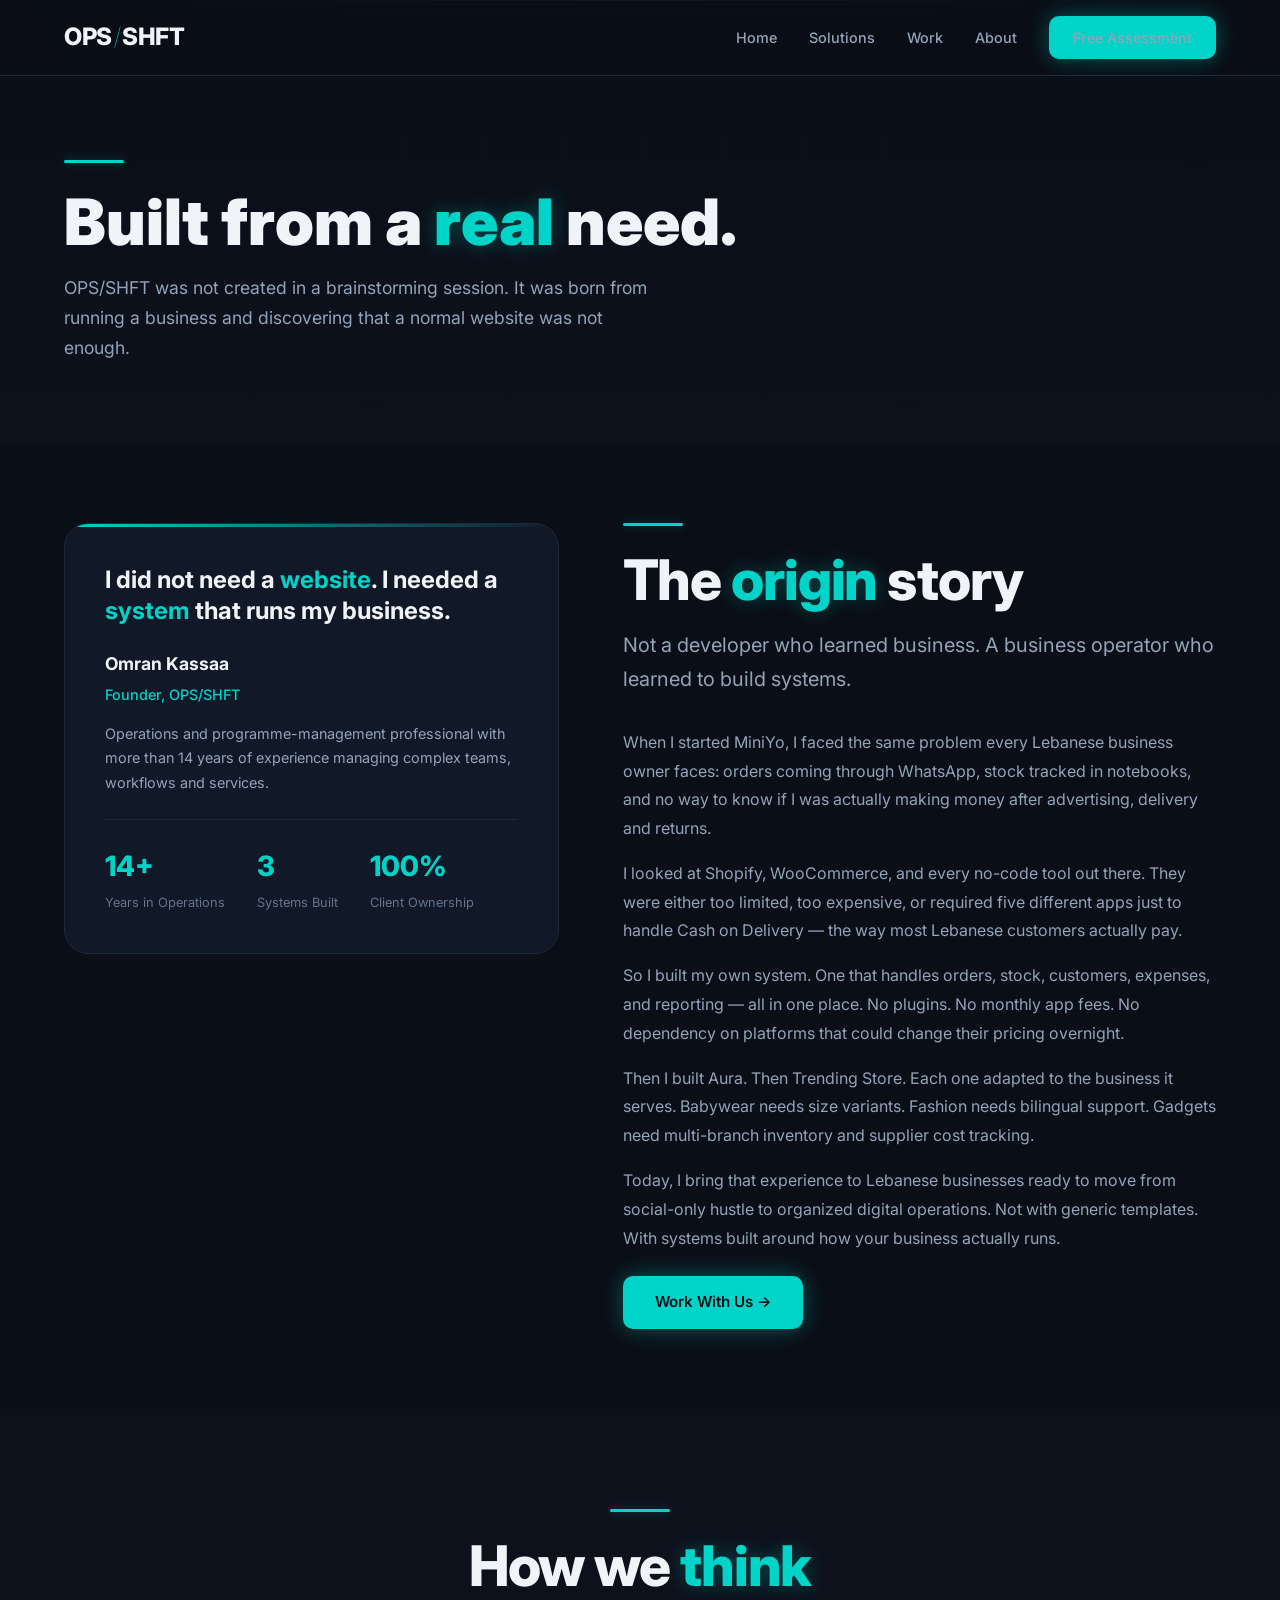
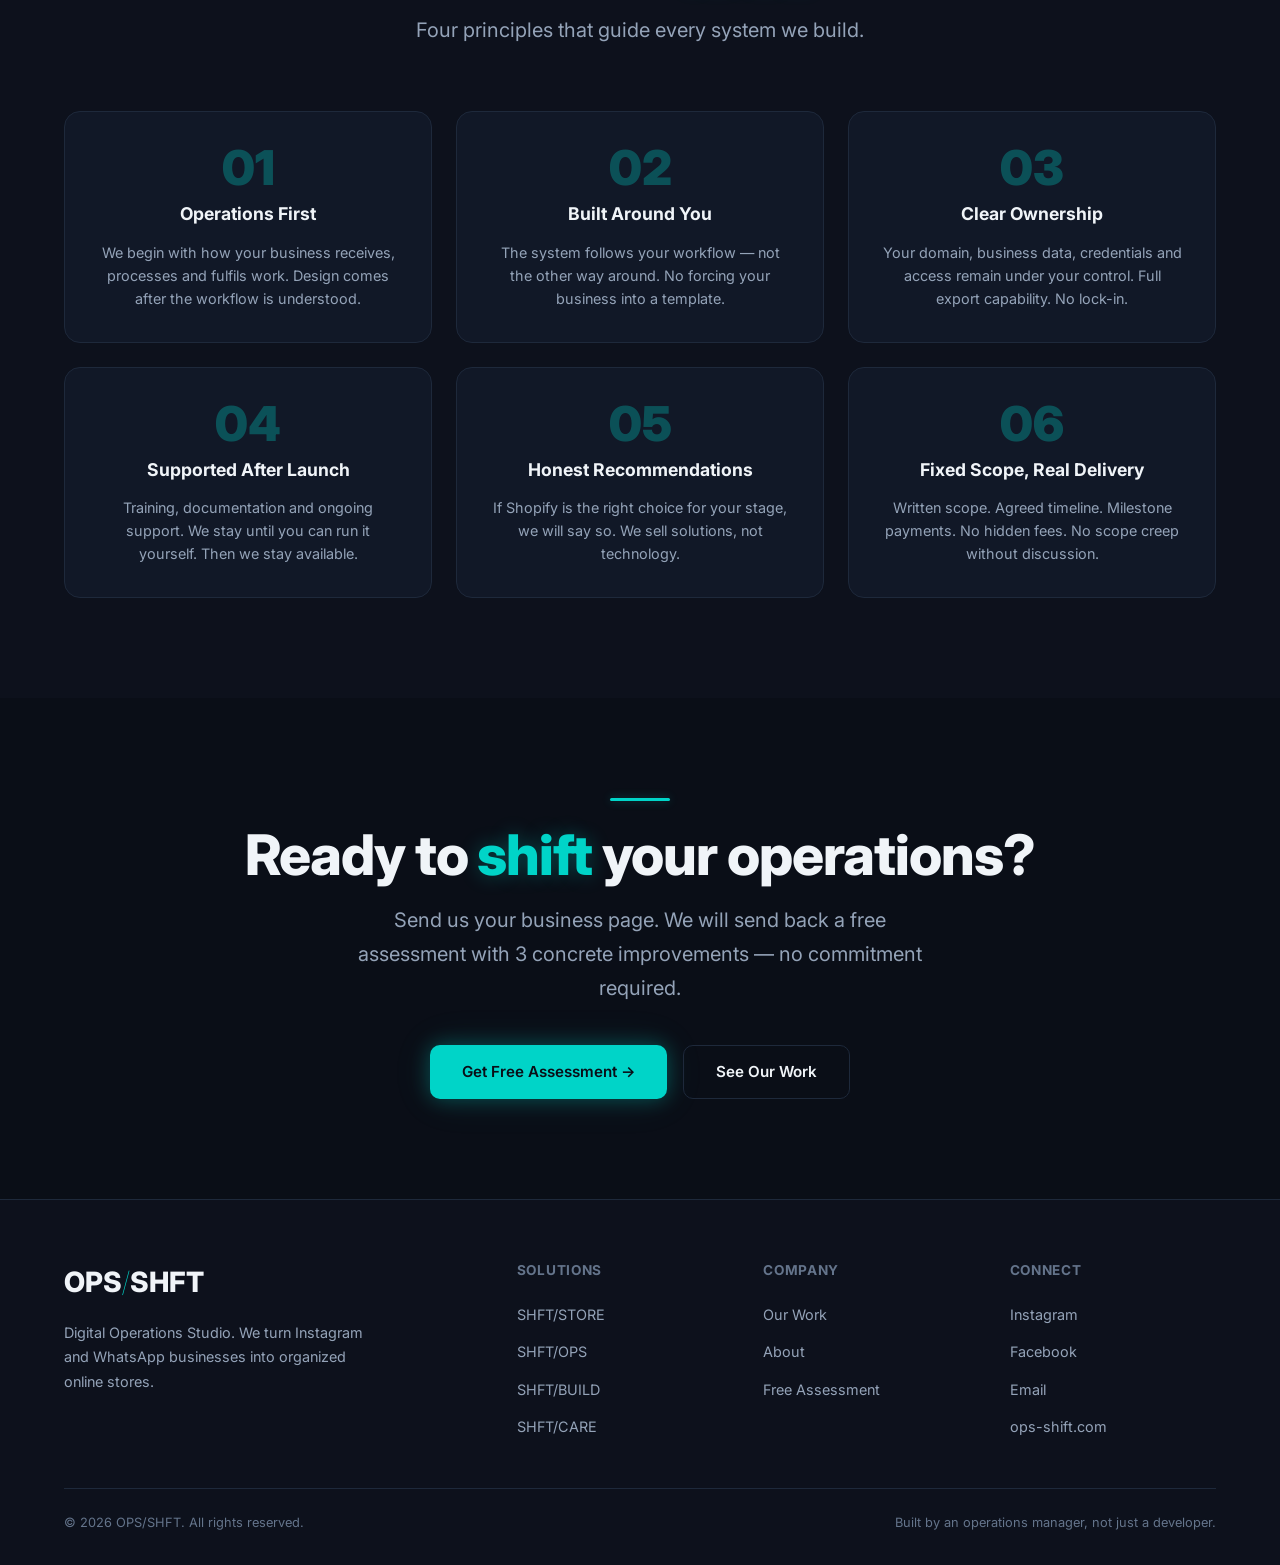
==== about.html @ cea74148 "Add files via upload" ====
<!DOCTYPE html><html lang='en'><head><meta charset='UTF-8'><meta name='viewport' content='width=device-width, initial-scale=1.0'><title>About | OPS/SHFT</title><link rel='preconnect' href='https://fonts.googleapis.com'><link rel='preconnect' href='https://fonts.gstatic.com' crossorigin><link href='https://fonts.googleapis.com/css2?family=Inter:wght@300;400;500;600;700;800;900&display=swap' rel='stylesheet'><link rel='stylesheet' href='styles.css'><style>nav{position:fixed;top:0;left:0;right:0;z-index:1000;padding:16px 0;background:rgba(10,14,23,0.8);backdrop-filter:blur(20px);border-bottom:1px solid var(--border);transition:var(--transition-base)}nav.scrolled{padding:12px 0;background:rgba(10,14,23,0.95)}.nav-inner{display:flex;align-items:center;justify-content:space-between}.logo{font-family:var(--font-display);font-size:1.5rem;font-weight:800;color:var(--text-primary);letter-spacing:-0.02em;display:flex;align-items:center;gap:2px;text-decoration:none}.logo .slash{color:var(--accent);font-weight:100;text-shadow:0 0 15px var(--accent-glow)}.nav-links{display:flex;align-items:center;gap:32px}@media(max-width:768px){.nav-links{display:none}}.nav-links a{color:var(--text-secondary);font-size:0.9rem;font-weight:500;position:relative;white-space:nowrap}.nav-links a::after{content:'';position:absolute;bottom:-4px;left:0;width:0;height:2px;background:var(--accent);transition:var(--transition-base);box-shadow:0 0 6px var(--accent-glow)}.nav-links a:hover{color:var(--text-primary)}.nav-links a:hover::after{width:100%}.nav-cta{padding:10px 24px;font-size:0.85rem}.mobile-menu-btn{display:none;background:none;border:none;color:var(--text-primary);font-size:1.5rem;cursor:pointer}@media(max-width:768px){.mobile-menu-btn{display:block}}.page-hero{padding:160px 0 80px;background:linear-gradient(180deg,var(--bg-primary) 0%,var(--bg-secondary) 100%);position:relative;overflow:hidden}.page-hero::before{content:'';position:absolute;top:0;left:0;right:0;height:1px;background:linear-gradient(90deg,transparent,var(--accent),transparent);opacity:0.5}.page-hero-grid{position:absolute;inset:0;background-image:linear-gradient(rgba(0,212,200,0.02) 1px,transparent 1px),linear-gradient(90deg,rgba(0,212,200,0.02) 1px,transparent 1px);background-size:80px 80px;mask-image:radial-gradient(ellipse at center,black 20%,transparent 70%)}.page-title{font-family:var(--font-display);font-size:clamp(2.5rem,5vw,4rem);font-weight:900;line-height:1.1;margin-bottom:16px}.page-title .accent{color:var(--accent);text-shadow:0 0 20px var(--accent-glow)}.page-subtitle{font-size:1.1rem;color:var(--text-secondary);max-width:600px;line-height:1.7}.story-section{padding:80px 0}.story-inner{display:grid;grid-template-columns:1fr 1.2fr;gap:64px;align-items:start}@media(max-width:768px){.story-inner{grid-template-columns:1fr;gap:40px}}.story-card{background:var(--bg-card);border:1px solid var(--border);border-radius:var(--radius-xl);padding:40px;position:relative;overflow:hidden;position:sticky;top:120px}.story-card::before{content:'';position:absolute;top:0;left:0;right:0;height:3px;background:linear-gradient(90deg,var(--accent),transparent)}.story-quote{font-family:var(--font-display);font-size:1.5rem;font-weight:700;line-height:1.3;margin-bottom:24px;color:var(--text-primary)}.story-quote .accent{color:var(--accent)}.story-name{font-size:1.1rem;font-weight:700;margin-bottom:4px}.story-role{color:var(--accent);font-size:0.9rem;font-weight:500;margin-bottom:16px}.story-bio{color:var(--text-secondary);font-size:0.9rem;line-height:1.7}.story-stats{display:flex;gap:32px;margin-top:24px;padding-top:24px;border-top:1px solid var(--border)}.story-stat .number{font-family:var(--font-display);font-size:1.75rem;font-weight:800;color:var(--accent)}.story-stat .label{font-size:0.8rem;color:var(--text-muted);margin-top:4px}.story-content h2{margin-bottom:16px}.story-content .section-subtitle{margin-bottom:32px}.story-text{color:var(--text-secondary);font-size:1rem;line-height:1.8;margin-bottom:24px}.story-text p{margin-bottom:16px}.principles-section{padding:100px 0;background:var(--bg-secondary)}.principles-header{text-align:center;margin-bottom:64px}.principles-grid{display:grid;grid-template-columns:repeat(3,1fr);gap:24px}@media(max-width:768px){.principles-grid{grid-template-columns:1fr}}.principle-card{background:var(--bg-card);border:1px solid var(--border);border-radius:var(--radius-lg);padding:32px;text-align:center;transition:var(--transition-base)}.principle-card:hover{border-color:var(--border-hover);transform:translateY(-4px)}.principle-num{font-family:var(--font-display);font-size:3rem;font-weight:900;color:var(--accent);opacity:0.3;line-height:1;margin-bottom:8px}.principle-title{font-family:var(--font-display);font-size:1.1rem;font-weight:700;margin-bottom:12px}.principle-text{color:var(--text-secondary);font-size:0.9rem;line-height:1.6}.cta-section{padding:100px 0;text-align:center}.cta-section .divider{margin:0 auto 24px}.cta-section .section-title{margin-bottom:16px}.cta-section .section-subtitle{margin-bottom:40px}.whatsapp-float{position:fixed;bottom:24px;right:24px;z-index:9996;width:56px;height:56px;border-radius:50%;background:#25d366;display:flex;align-items:center;justify-content:center;color:#fff;font-size:1.75rem;box-shadow:0 4px 12px rgba(0,0,0,0.3);transition:var(--transition-base)}.whatsapp-float:hover{transform:scale(1.1)}@media(min-width:769px){.whatsapp-float{display:none}}footer{background:var(--bg-secondary);border-top:1px solid var(--border);padding:60px 0 32px}.footer-grid{display:grid;grid-template-columns:2fr 1fr 1fr 1fr;gap:40px;margin-bottom:48px}@media(max-width:768px){.footer-grid{grid-template-columns:1fr 1fr}}.footer-logo{font-size:1.75rem;font-weight:800;margin-bottom:16px;display:inline-block;color:var(--text-primary);text-decoration:none}.footer-logo .slash{color:var(--accent);font-weight:100}.footer-desc{color:var(--text-secondary);font-size:0.9rem;line-height:1.7;max-width:300px}.footer-title{font-size:0.85rem;font-weight:700;text-transform:uppercase;letter-spacing:0.05em;color:var(--text-muted);margin-bottom:20px}.footer-links{list-style:none;display:flex;flex-direction:column;gap:12px}.footer-links a{color:var(--text-secondary);font-size:0.9rem;text-decoration:none;transition:var(--transition-base)}.footer-links a:hover{color:var(--accent)}.footer-bottom{border-top:1px solid var(--border);padding-top:24px;display:flex;justify-content:space-between;align-items:center;flex-wrap:wrap;gap:16px}.footer-bottom p{color:var(--text-muted);font-size:0.8rem}</style></head><body><div class='scanline-overlay'></div><div class='noise-overlay'></div><div class='cursor-glow' id='cursorGlow'></div><div class='page-transition' id='pageTransition'><div class='page-transition-overlay'></div><div class='page-transition-slash'>/</div></div><nav id='navbar'><div class='container nav-inner'><a href='index.html' class='logo' data-transition>OPS<span class='slash'>/</span>SHFT</a><div class='nav-links'><a href='index.html' data-transition>Home</a><a href='solutions.html' data-transition>Solutions</a><a href='work.html' data-transition>Work</a><a href='about.html' data-transition>About</a><a href='assessment.html' class='btn btn-primary nav-cta' data-transition>Free Assessment</a></div><button class='mobile-menu-btn' id='mobileMenuBtn'>☰</button></div></nav><main><section class='page-hero'><div class='page-hero-grid'></div><div class='container'><div class='divider'></div><h1 class='page-title'>Built from a <span class='accent'>real</span> need.</h1><p class='page-subtitle'>OPS/SHFT was not created in a brainstorming session. It was born from running a business and discovering that a normal website was not enough.</p></div></section><section class='story-section'><div class='container'><div class='story-inner'><div class='story-card'><div class='story-quote'>I did not need a <span class='accent'>website</span>. I needed a <span class='accent'>system</span> that runs my business.</div><div class='story-name'>Omran Kassaa</div><div class='story-role'>Founder, OPS/SHFT</div><div class='story-bio'>Operations and programme-management professional with more than 14 years of experience managing complex teams, workflows and services.</div><div class='story-stats'><div class='story-stat'><div class='number'>14+</div><div class='label'>Years in Operations</div></div><div class='story-stat'><div class='number'>3</div><div class='label'>Systems Built</div></div><div class='story-stat'><div class='number'>100%</div><div class='label'>Client Ownership</div></div></div></div><div class='story-content'><div class='divider'></div><h2 class='section-title'>The <span class='accent'>origin</span> story</h2><p class='section-subtitle'>Not a developer who learned business. A business operator who learned to build systems.</p><div class='story-text'><p>When I started MiniYo, I faced the same problem every Lebanese business owner faces: orders coming through WhatsApp, stock tracked in notebooks, and no way to know if I was actually making money after advertising, delivery and returns.</p><p>I looked at Shopify, WooCommerce, and every no-code tool out there. They were either too limited, too expensive, or required five different apps just to handle Cash on Delivery — the way most Lebanese customers actually pay.</p><p>So I built my own system. One that handles orders, stock, customers, expenses, and reporting — all in one place. No plugins. No monthly app fees. No dependency on platforms that could change their pricing overnight.</p><p>Then I built Aura. Then Trending Store. Each one adapted to the business it serves. Babywear needs size variants. Fashion needs bilingual support. Gadgets need multi-branch inventory and supplier cost tracking.</p><p>Today, I bring that experience to Lebanese businesses ready to move from social-only hustle to organized digital operations. Not with generic templates. With systems built around how your business actually runs.</p></div><a href='assessment.html' class='btn btn-primary' data-transition>Work With Us →</a></div></div></div></section><section class='principles-section'><div class='container'><div class='principles-header'><div class='divider mx-auto'></div><h2 class='section-title text-center'>How we <span class='accent'>think</span></h2><p class='section-subtitle mx-auto text-center'>Four principles that guide every system we build.</p></div><div class='principles-grid'><div class='principle-card'><div class='principle-num'>01</div><h3 class='principle-title'>Operations First</h3><p class='principle-text'>We begin with how your business receives, processes and fulfils work. Design comes after the workflow is understood.</p></div><div class='principle-card'><div class='principle-num'>02</div><h3 class='principle-title'>Built Around You</h3><p class='principle-text'>The system follows your workflow — not the other way around. No forcing your business into a template.</p></div><div class='principle-card'><div class='principle-num'>03</div><h3 class='principle-title'>Clear Ownership</h3><p class='principle-text'>Your domain, business data, credentials and access remain under your control. Full export capability. No lock-in.</p></div><div class='principle-card'><div class='principle-num'>04</div><h3 class='principle-title'>Supported After Launch</h3><p class='principle-text'>Training, documentation and ongoing support. We stay until you can run it yourself. Then we stay available.</p></div><div class='principle-card'><div class='principle-num'>05</div><h3 class='principle-title'>Honest Recommendations</h3><p class='principle-text'>If Shopify is the right choice for your stage, we will say so. We sell solutions, not technology.</p></div><div class='principle-card'><div class='principle-num'>06</div><h3 class='principle-title'>Fixed Scope, Real Delivery</h3><p class='principle-text'>Written scope. Agreed timeline. Milestone payments. No hidden fees. No scope creep without discussion.</p></div></div></div></section><section class='cta-section'><div class='container'><div class='divider mx-auto'></div><h2 class='section-title'>Ready to <span class='accent'>shift</span> your operations?</h2><p class='section-subtitle mx-auto'>Send us your business page. We will send back a free assessment with 3 concrete improvements — no commitment required.</p><div style='display:flex;gap:16px;justify-content:center;flex-wrap:wrap'><a href='assessment.html' class='btn btn-primary' data-transition>Get Free Assessment →</a><a href='work.html' class='btn btn-outline' data-transition>See Our Work</a></div></div></section></main><a href='https://wa.me/' class='whatsapp-float' target='_blank' rel='noopener' aria-label='WhatsApp'>💬</a><footer><div class='container'><div class='footer-grid'><div><a href='index.html' class='footer-logo' data-transition>OPS<span class='slash'>/</span>SHFT</a><p class='footer-desc'>Digital Operations Studio. We turn Instagram and WhatsApp businesses into organized online stores.</p></div><div><h4 class='footer-title'>Solutions</h4><ul class='footer-links'><li><a href='solutions.html#store' data-transition>SHFT/STORE</a></li><li><a href='solutions.html#ops' data-transition>SHFT/OPS</a></li><li><a href='solutions.html#build' data-transition>SHFT/BUILD</a></li><li><a href='solutions.html#care' data-transition>SHFT/CARE</a></li></ul></div><div><h4 class='footer-title'>Company</h4><ul class='footer-links'><li><a href='work.html' data-transition>Our Work</a></li><li><a href='about.html' data-transition>About</a></li><li><a href='assessment.html' data-transition>Free Assessment</a></li></ul></div><div><h4 class='footer-title'>Connect</h4><ul class='footer-links'><li><a href='https://instagram.com/ops.shift.studio' target='_blank' rel='noopener'>Instagram</a></li><li><a href='https://facebook.com/ops/shift studio' target='_blank' rel='noopener'>Facebook</a></li><li><a href='mailto:ops-shift-studio@gmail.com'>Email</a></li><li><a href='https://ops-shift.com'>ops-shift.com</a></li></ul></div></div><div class='footer-bottom'><p>© 2026 OPS/SHFT. All rights reserved.</p><p>Built by an operations manager, not just a developer.</p></div></div></footer><script>document.addEventListener('DOMContentLoaded',()=>{const navbar=document.getElementById('navbar');window.addEventListener('scroll',()=>{if(window.scrollY>50){navbar.classList.add('scrolled')}else{navbar.classList.remove('scrolled')}});const cursorGlow=document.getElementById('cursorGlow');let mouseX=0,mouseY=0,currentX=0,currentY=0;document.addEventListener('mousemove',(e)=>{mouseX=e.clientX;mouseY=e.clientY;cursorGlow.classList.add('active')});function animateCursor(){currentX+=(mouseX-currentX)*0.1;currentY+=(mouseY-currentY)*0.1;cursorGlow.style.left=currentX+'px';cursorGlow.style.top=currentY+'px';requestAnimationFrame(animateCursor)}animateCursor();document.addEventListener('mouseleave',()=>cursorGlow.classList.remove('active'));const transition=document.getElementById('pageTransition');document.querySelectorAll('a[data-transition]').forEach(link=>{link.addEventListener('click',(e)=>{const href=link.getAttribute('href');if(href&&href.startsWith('http'))return;if(href&&href.startsWith('#'))return;e.preventDefault();transition.classList.add('active');setTimeout(()=>{window.location.href=href},500)})});const observer=new IntersectionObserver((entries)=>{entries.forEach(entry=>{if(entry.isIntersecting){entry.target.style.opacity='1';entry.target.style.transform='translateY(0)';observer.unobserve(entry.target)}})},{threshold:0.1});document.querySelectorAll('.principle-card, .story-card').forEach(el=>{el.style.opacity='0';el.style.transform='translateY(30px)';el.style.transition='opacity 0.6s ease, transform 0.6s ease';observer.observe(el)})});</script></body></html>
---- styles.css ----
:root{--bg-primary:#0a0e17;--bg-secondary:#0d111c;--bg-card:#111827;--bg-card-hover:#1a2332;--text-primary:#f0f4f8;--text-secondary:#94a3b8;--text-muted:#64748b;--accent:#00d4c8;--accent-glow:rgba(0,212,200,0.3);--accent-dim:rgba(0,212,200,0.1);--border:#1e293b;--border-hover:#334155;--danger:#ef4444;--success:#22c55e;--font-display:'Inter',system-ui,-apple-system,sans-serif;--font-body:'Inter',system-ui,-apple-system,sans-serif;--transition-fast:0.15s ease;--transition-base:0.3s ease;--transition-slow:0.5s cubic-bezier(0.4,0,0.2,1);--shadow-sm:0 1px 2px rgba(0,0,0,0.3);--shadow-md:0 4px 6px -1px rgba(0,0,0,0.4),0 2px 4px -2px rgba(0,0,0,0.3);--shadow-lg:0 10px 15px -3px rgba(0,0,0,0.5),0 4px 6px -4px rgba(0,0,0,0.4);--shadow-glow:0 0 20px var(--accent-glow),0 0 40px var(--accent-dim);--radius-sm:6px;--radius-md:10px;--radius-lg:16px;--radius-xl:24px}*{margin:0;padding:0;box-sizing:border-box}html{scroll-behavior:smooth;font-size:16px}body{font-family:var(--font-body);background:var(--bg-primary);color:var(--text-primary);line-height:1.6;overflow-x:hidden;min-height:100vh;-webkit-font-smoothing:antialiased;-moz-osx-font-smoothing:grayscale}::selection{background:var(--accent);color:var(--bg-primary)}::-webkit-scrollbar{width:8px}::-webkit-scrollbar-track{background:var(--bg-primary)}::-webkit-scrollbar-thumb{background:var(--border);border-radius:4px}::-webkit-scrollbar-thumb:hover{background:var(--border-hover)}a{color:var(--accent);text-decoration:none;transition:var(--transition-base)}a:hover{color:var(--text-primary);text-shadow:0 0 10px var(--accent-glow)}img{max-width:100%;height:auto;display:block}.container{width:100%;max-width:1200px;margin:0 auto;padding:0 24px}@media(max-width:768px){.container{padding:0 16px}}.section{padding:100px 0;position:relative}@media(max-width:768px){.section{padding:60px 0}}.section-title{font-family:var(--font-display);font-size:clamp(2rem,5vw,3.5rem);font-weight:800;line-height:1.1;margin-bottom:16px;letter-spacing:-0.02em}.section-title .accent{color:var(--accent);text-shadow:0 0 20px var(--accent-glow)}.section-subtitle{font-size:clamp(1rem,2vw,1.25rem);color:var(--text-secondary);max-width:600px;margin-bottom:48px;line-height:1.7}.btn{display:inline-flex;align-items:center;justify-content:center;gap:8px;padding:14px 32px;font-family:var(--font-display);font-size:0.95rem;font-weight:600;border-radius:var(--radius-md);cursor:pointer;transition:var(--transition-base);border:none;white-space:nowrap;position:relative;overflow:hidden}.btn-primary{background:var(--accent);color:var(--bg-primary);box-shadow:var(--shadow-glow)}.btn-primary:hover{transform:translateY(-2px);box-shadow:0 0 30px var(--accent-glow),0 0 60px var(--accent-dim);color:var(--bg-primary)}.btn-primary:active{transform:translateY(0)}.btn-outline{background:transparent;color:var(--text-primary);border:1px solid var(--border)}.btn-outline:hover{border-color:var(--accent);color:var(--accent);box-shadow:var(--shadow-glow)}.btn-ghost{background:transparent;color:var(--text-secondary)}.btn-ghost:hover{color:var(--text-primary)}.card{background:var(--bg-card);border:1px solid var(--border);border-radius:var(--radius-lg);padding:32px;transition:var(--transition-base);position:relative;overflow:hidden}.card::before{content:'';position:absolute;top:0;left:0;right:0;height:1px;background:linear-gradient(90deg,transparent,var(--accent),transparent);opacity:0;transition:var(--transition-base)}.card:hover{border-color:var(--border-hover);transform:translateY(-4px);box-shadow:var(--shadow-lg)}.card:hover::before{opacity:1}.card-icon{width:48px;height:48px;border-radius:var(--radius-md);background:var(--accent-dim);display:flex;align-items:center;justify-content:center;margin-bottom:20px;color:var(--accent);font-size:1.5rem}.card-title{font-family:var(--font-display);font-size:1.25rem;font-weight:700;margin-bottom:12px}.card-text{color:var(--text-secondary);font-size:0.95rem;line-height:1.6}.tag{display:inline-flex;align-items:center;gap:6px;padding:6px 14px;background:var(--accent-dim);border:1px solid rgba(0,212,200,0.2);border-radius:100px;font-size:0.8rem;font-weight:500;color:var(--accent);letter-spacing:0.02em}.grid-2{display:grid;grid-template-columns:repeat(2,1fr);gap:24px}@media(max-width:768px){.grid-2{grid-template-columns:1fr}}.grid-3{display:grid;grid-template-columns:repeat(3,1fr);gap:24px}@media(max-width:768px){.grid-3{grid-template-columns:1fr}}.grid-4{display:grid;grid-template-columns:repeat(4,1fr);gap:24px}@media(max-width:1024px){.grid-4{grid-template-columns:repeat(2,1fr)}}@media(max-width:768px){.grid-4{grid-template-columns:1fr}}.divider{width:60px;height:3px;background:var(--accent);border-radius:2px;margin-bottom:24px;box-shadow:0 0 10px var(--accent-glow)}.text-center{text-align:center}.mx-auto{margin-left:auto;margin-right:auto}.mt-8{margin-top:32px}.mb-8{margin-bottom:32px}.flex{display:flex}.items-center{align-items:center}.justify-between{justify-content:space-between}.gap-4{gap:16px}.hidden{display:none}@keyframes fadeInUp{from{opacity:0;transform:translateY(30px)}to{opacity:1;transform:translateY(0)}}@keyframes fadeIn{from{opacity:0}to{opacity:1}}@keyframes slideInLeft{from{opacity:0;transform:translateX(-40px)}to{opacity:1;transform:translateX(0)}}@keyframes slideInRight{from{opacity:0;transform:translateX(40px)}to{opacity:1;transform:translateX(0)}}@keyframes pulse{0%,100%{opacity:1}50%{opacity:0.5}}@keyframes float{0%,100%{transform:translateY(0)}50%{transform:translateY(-10px)}}@keyframes scanline{0%{transform:translateY(-100%)}100%{transform:translateY(100vh)}}@keyframes slashFlash{0%{clip-path:inset(0 100% 0 0)}50%{clip-path:inset(0 0 0 0)}100%{clip-path:inset(0 0 0 100%)}}@keyframes slashReveal{0%{transform:scaleX(0);transform-origin:left}50%{transform:scaleX(1);transform-origin:left}50.01%{transform-origin:right}100%{transform:scaleX(0);transform-origin:right}}.animate-fadeInUp{animation:fadeInUp 0.8s var(--transition-slow) forwards}.animate-fadeIn{animation:fadeIn 0.6s ease forwards}.animate-slideInLeft{animation:slideInLeft 0.8s var(--transition-slow) forwards}.animate-slideInRight{animation:slideInRight 0.8s var(--transition-slow) forwards}.animate-pulse-slow{animation:pulse 3s ease-in-out infinite}.animate-float{animation:float 6s ease-in-out infinite}.scanline-overlay{position:fixed;top:0;left:0;width:100%;height:100%;pointer-events:none;z-index:9999;opacity:0.03;background:repeating-linear-gradient(0deg,transparent,transparent 2px,rgba(0,212,200,0.03) 2px,rgba(0,212,200,0.03) 4px)}.noise-overlay{position:fixed;top:0;left:0;width:100%;height:100%;pointer-events:none;z-index:9998;opacity:0.02;background-image:url('data:image/svg+xml,<svg viewBox=0 0 256 256 xmlns=http://www.w3.org/2000/svg><filter id=noise><feTurbulence type=fractalNoise baseFrequency=0.9 numOctaves=4 stitchTiles=stitch/></filter><rect width=100%25 height=100%25 filter=url(%23noise)/></svg>');background-repeat:repeat;background-size:256px 256px}.cursor-glow{position:fixed;width:300px;height:300px;border-radius:50%;background:radial-gradient(circle,var(--accent-dim) 0%,transparent 70%);pointer-events:none;z-index:9997;transform:translate(-50%,-50%);transition:opacity 0.3s ease;opacity:0}.cursor-glow.active{opacity:1}.page-transition{position:fixed;top:0;left:0;width:100%;height:100%;z-index:10000;pointer-events:none;display:flex;align-items:center;justify-content:center;opacity:0;visibility:hidden;transition:opacity 0.3s ease,visibility 0.3s ease}.page-transition.active{opacity:1;visibility:visible}.page-transition-slash{font-family:var(--font-display);font-size:8rem;font-weight:100;color:var(--accent);text-shadow:0 0 60px var(--accent-glow),0 0 120px var(--accent-dim);transform:scale(0);transition:transform 0.4s cubic-bezier(0.34,1.56,0.64,1)}.page-transition.active .page-transition-slash{transform:scale(1)}.page-transition-overlay{position:absolute;inset:0;background:var(--bg-primary);transform:scaleX(0);transform-origin:left;transition:transform 0.5s cubic-bezier(0.4,0,0.2,1)}.page-transition.active .page-transition-overlay{transform:scaleX(1)}.page-transition.exit .page-transition-overlay{transform-origin:right;transform:scaleX(0)}@media(prefers-reduced-motion:reduce){*,*::before,*::after{animation-duration:0.01ms!important;animation-iteration-count:1!important;transition-duration:0.01ms!important}}
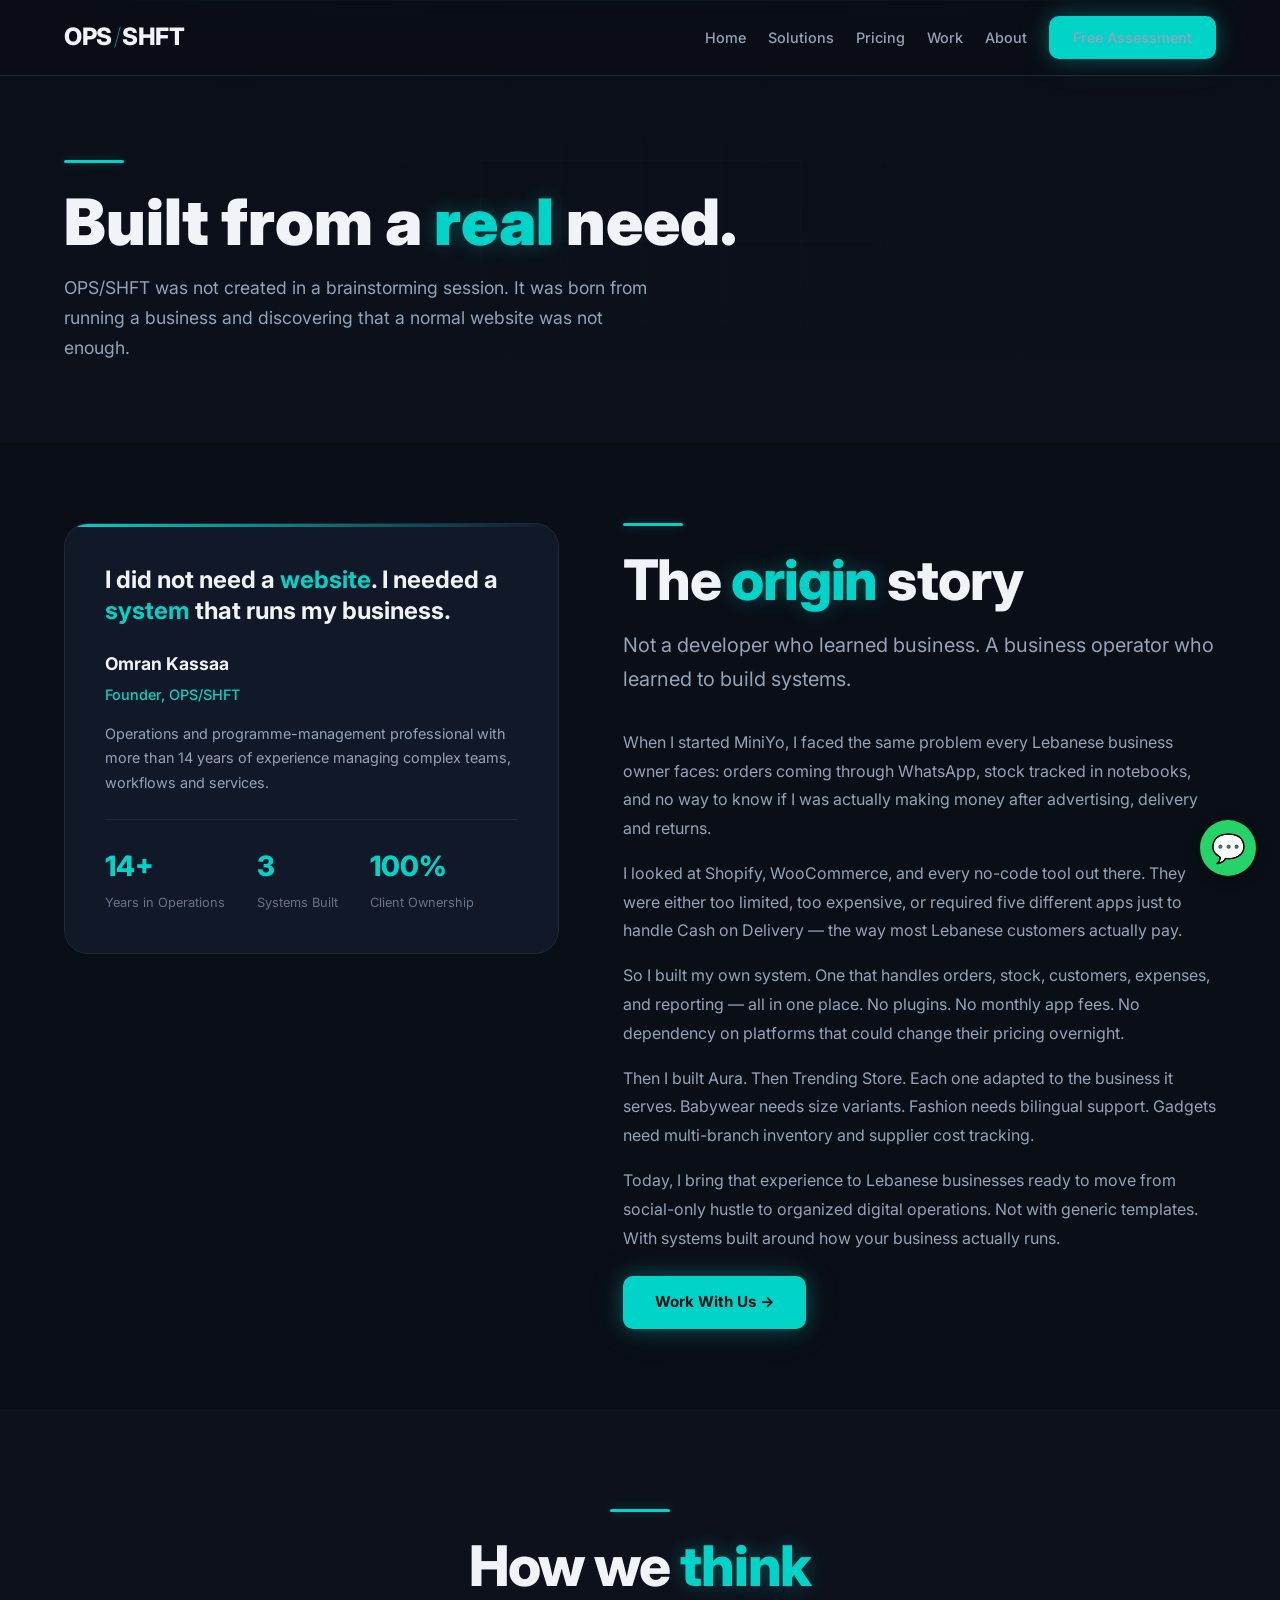
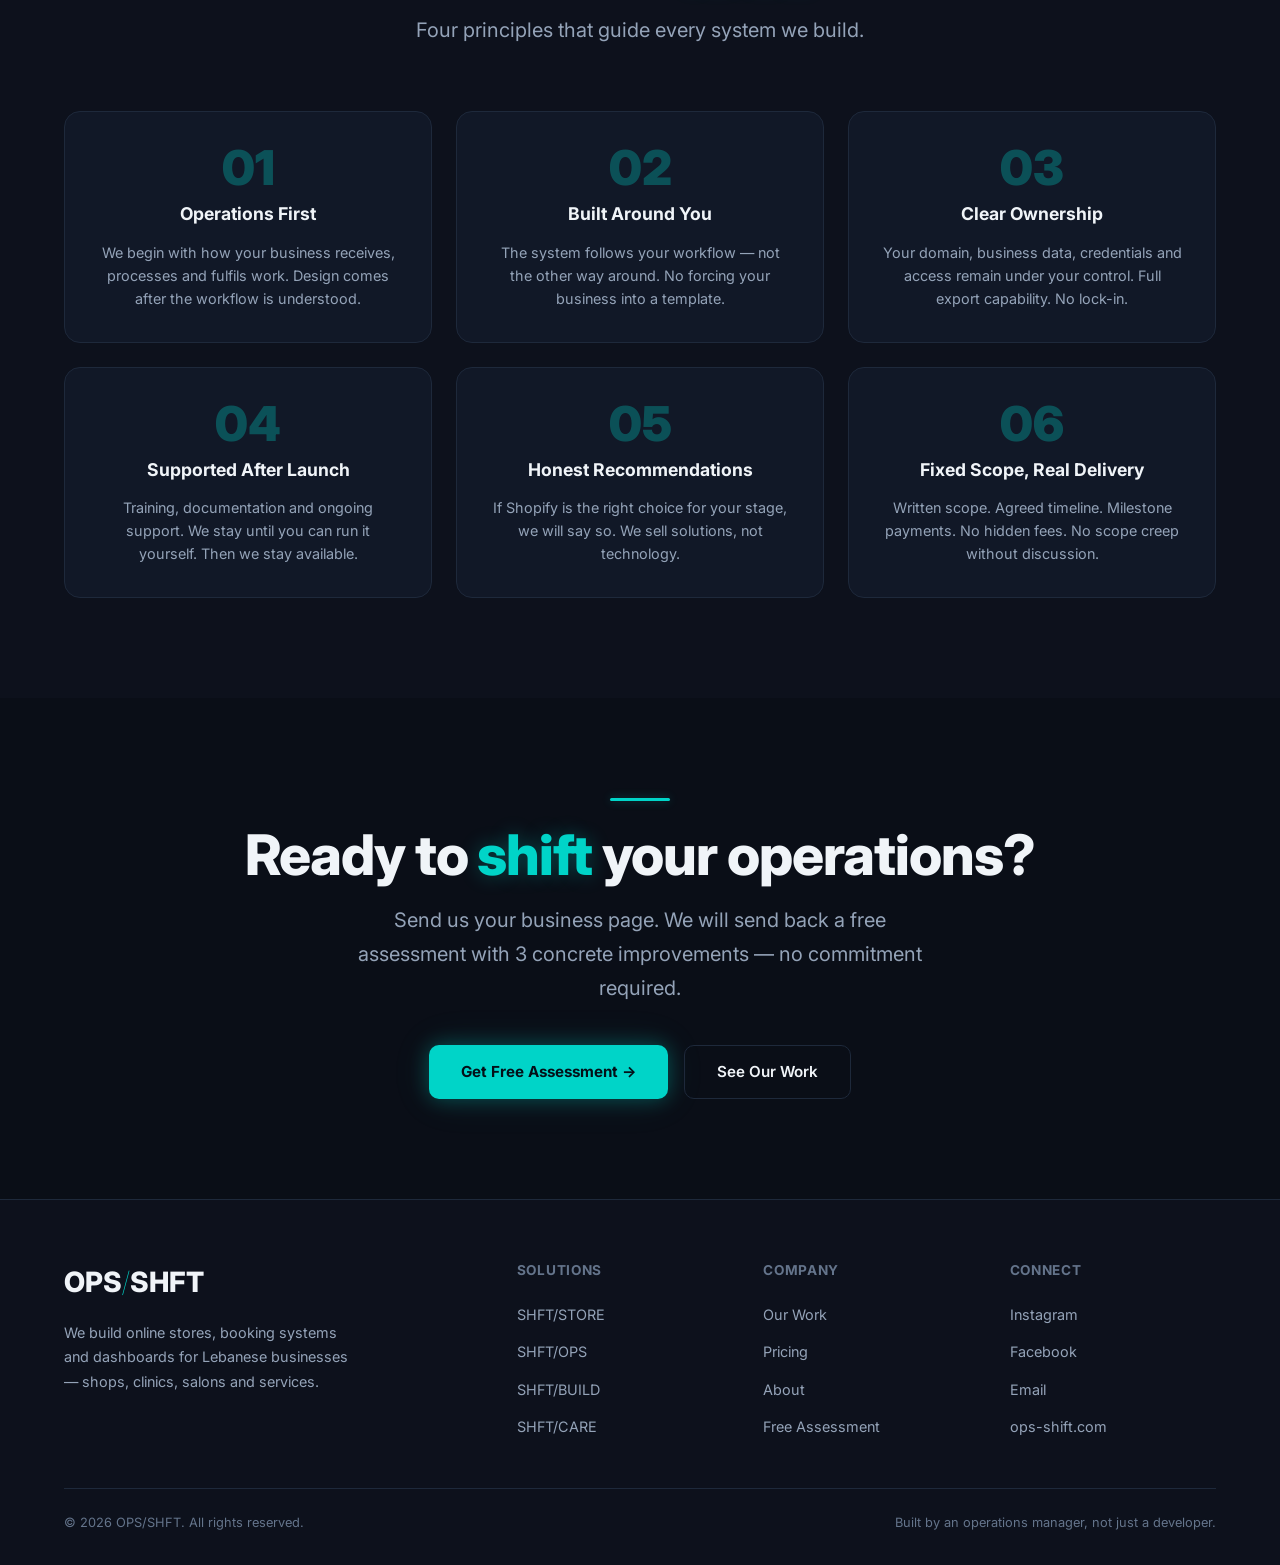
==== commit 67a4fdc1: "Update about page nav/footer links for new pages" ====
--- a/about.html
+++ b/about.html
@@ -1 +1 @@
-<!DOCTYPE html><html lang='en'><head><meta charset='UTF-8'><meta name='viewport' content='width=device-width, initial-scale=1.0'><title>About | OPS/SHFT</title><link rel='preconnect' href='https://fonts.googleapis.com'><link rel='preconnect' href='https://fonts.gstatic.com' crossorigin><link href='https://fonts.googleapis.com/css2?family=Inter:wght@300;400;500;600;700;800;900&display=swap' rel='stylesheet'><link rel='stylesheet' href='styles.css'><style>nav{position:fixed;top:0;left:0;right:0;z-index:1000;padding:16px 0;background:rgba(10,14,23,0.8);backdrop-filter:blur(20px);border-bottom:1px solid var(--border);transition:var(--transition-base)}nav.scrolled{padding:12px 0;background:rgba(10,14,23,0.95)}.nav-inner{display:flex;align-items:center;justify-content:space-between}.logo{font-family:var(--font-display);font-size:1.5rem;font-weight:800;color:var(--text-primary);letter-spacing:-0.02em;display:flex;align-items:center;gap:2px;text-decoration:none}.logo .slash{color:var(--accent);font-weight:100;text-shadow:0 0 15px var(--accent-glow)}.nav-links{display:flex;align-items:center;gap:32px}@media(max-width:768px){.nav-links{display:none}}.nav-links a{color:var(--text-secondary);font-size:0.9rem;font-weight:500;position:relative;white-space:nowrap}.nav-links a::after{content:'';position:absolute;bottom:-4px;left:0;width:0;height:2px;background:var(--accent);transition:var(--transition-base);box-shadow:0 0 6px var(--accent-glow)}.nav-links a:hover{color:var(--text-primary)}.nav-links a:hover::after{width:100%}.nav-cta{padding:10px 24px;font-size:0.85rem}.mobile-menu-btn{display:none;background:none;border:none;color:var(--text-primary);font-size:1.5rem;cursor:pointer}@media(max-width:768px){.mobile-menu-btn{display:block}}.page-hero{padding:160px 0 80px;background:linear-gradient(180deg,var(--bg-primary) 0%,var(--bg-secondary) 100%);position:relative;overflow:hidden}.page-hero::before{content:'';position:absolute;top:0;left:0;right:0;height:1px;background:linear-gradient(90deg,transparent,var(--accent),transparent);opacity:0.5}.page-hero-grid{position:absolute;inset:0;background-image:linear-gradient(rgba(0,212,200,0.02) 1px,transparent 1px),linear-gradient(90deg,rgba(0,212,200,0.02) 1px,transparent 1px);background-size:80px 80px;mask-image:radial-gradient(ellipse at center,black 20%,transparent 70%)}.page-title{font-family:var(--font-display);font-size:clamp(2.5rem,5vw,4rem);font-weight:900;line-height:1.1;margin-bottom:16px}.page-title .accent{color:var(--accent);text-shadow:0 0 20px var(--accent-glow)}.page-subtitle{font-size:1.1rem;color:var(--text-secondary);max-width:600px;line-height:1.7}.story-section{padding:80px 0}.story-inner{display:grid;grid-template-columns:1fr 1.2fr;gap:64px;align-items:start}@media(max-width:768px){.story-inner{grid-template-columns:1fr;gap:40px}}.story-card{background:var(--bg-card);border:1px solid var(--border);border-radius:var(--radius-xl);padding:40px;position:relative;overflow:hidden;position:sticky;top:120px}.story-card::before{content:'';position:absolute;top:0;left:0;right:0;height:3px;background:linear-gradient(90deg,var(--accent),transparent)}.story-quote{font-family:var(--font-display);font-size:1.5rem;font-weight:700;line-height:1.3;margin-bottom:24px;color:var(--text-primary)}.story-quote .accent{color:var(--accent)}.story-name{font-size:1.1rem;font-weight:700;margin-bottom:4px}.story-role{color:var(--accent);font-size:0.9rem;font-weight:500;margin-bottom:16px}.story-bio{color:var(--text-secondary);font-size:0.9rem;line-height:1.7}.story-stats{display:flex;gap:32px;margin-top:24px;padding-top:24px;border-top:1px solid var(--border)}.story-stat .number{font-family:var(--font-display);font-size:1.75rem;font-weight:800;color:var(--accent)}.story-stat .label{font-size:0.8rem;color:var(--text-muted);margin-top:4px}.story-content h2{margin-bottom:16px}.story-content .section-subtitle{margin-bottom:32px}.story-text{color:var(--text-secondary);font-size:1rem;line-height:1.8;margin-bottom:24px}.story-text p{margin-bottom:16px}.principles-section{padding:100px 0;background:var(--bg-secondary)}.principles-header{text-align:center;margin-bottom:64px}.principles-grid{display:grid;grid-template-columns:repeat(3,1fr);gap:24px}@media(max-width:768px){.principles-grid{grid-template-columns:1fr}}.principle-card{background:var(--bg-card);border:1px solid var(--border);border-radius:var(--radius-lg);padding:32px;text-align:center;transition:var(--transition-base)}.principle-card:hover{border-color:var(--border-hover);transform:translateY(-4px)}.principle-num{font-family:var(--font-display);font-size:3rem;font-weight:900;color:var(--accent);opacity:0.3;line-height:1;margin-bottom:8px}.principle-title{font-family:var(--font-display);font-size:1.1rem;font-weight:700;margin-bottom:12px}.principle-text{color:var(--text-secondary);font-size:0.9rem;line-height:1.6}.cta-section{padding:100px 0;text-align:center}.cta-section .divider{margin:0 auto 24px}.cta-section .section-title{margin-bottom:16px}.cta-section .section-subtitle{margin-bottom:40px}.whatsapp-float{position:fixed;bottom:24px;right:24px;z-index:9996;width:56px;height:56px;border-radius:50%;background:#25d366;display:flex;align-items:center;justify-content:center;color:#fff;font-size:1.75rem;box-shadow:0 4px 12px rgba(0,0,0,0.3);transition:var(--transition-base)}.whatsapp-float:hover{transform:scale(1.1)}@media(min-width:769px){.whatsapp-float{display:none}}footer{background:var(--bg-secondary);border-top:1px solid var(--border);padding:60px 0 32px}.footer-grid{display:grid;grid-template-columns:2fr 1fr 1fr 1fr;gap:40px;margin-bottom:48px}@media(max-width:768px){.footer-grid{grid-template-columns:1fr 1fr}}.footer-logo{font-size:1.75rem;font-weight:800;margin-bottom:16px;display:inline-block;color:var(--text-primary);text-decoration:none}.footer-logo .slash{color:var(--accent);font-weight:100}.footer-desc{color:var(--text-secondary);font-size:0.9rem;line-height:1.7;max-width:300px}.footer-title{font-size:0.85rem;font-weight:700;text-transform:uppercase;letter-spacing:0.05em;color:var(--text-muted);margin-bottom:20px}.footer-links{list-style:none;display:flex;flex-direction:column;gap:12px}.footer-links a{color:var(--text-secondary);font-size:0.9rem;text-decoration:none;transition:var(--transition-base)}.footer-links a:hover{color:var(--accent)}.footer-bottom{border-top:1px solid var(--border);padding-top:24px;display:flex;justify-content:space-between;align-items:center;flex-wrap:wrap;gap:16px}.footer-bottom p{color:var(--text-muted);font-size:0.8rem}</style></head><body><div class='scanline-overlay'></div><div class='noise-overlay'></div><div class='cursor-glow' id='cursorGlow'></div><div class='page-transition' id='pageTransition'><div class='page-transition-overlay'></div><div class='page-transition-slash'>/</div></div><nav id='navbar'><div class='container nav-inner'><a href='index.html' class='logo' data-transition>OPS<span class='slash'>/</span>SHFT</a><div class='nav-links'><a href='index.html' data-transition>Home</a><a href='solutions.html' data-transition>Solutions</a><a href='work.html' data-transition>Work</a><a href='about.html' data-transition>About</a><a href='assessment.html' class='btn btn-primary nav-cta' data-transition>Free Assessment</a></div><button class='mobile-menu-btn' id='mobileMenuBtn'>☰</button></div></nav><main><section class='page-hero'><div class='page-hero-grid'></div><div class='container'><div class='divider'></div><h1 class='page-title'>Built from a <span class='accent'>real</span> need.</h1><p class='page-subtitle'>OPS/SHFT was not created in a brainstorming session. It was born from running a business and discovering that a normal website was not enough.</p></div></section><section class='story-section'><div class='container'><div class='story-inner'><div class='story-card'><div class='story-quote'>I did not need a <span class='accent'>website</span>. I needed a <span class='accent'>system</span> that runs my business.</div><div class='story-name'>Omran Kassaa</div><div class='story-role'>Founder, OPS/SHFT</div><div class='story-bio'>Operations and programme-management professional with more than 14 years of experience managing complex teams, workflows and services.</div><div class='story-stats'><div class='story-stat'><div class='number'>14+</div><div class='label'>Years in Operations</div></div><div class='story-stat'><div class='number'>3</div><div class='label'>Systems Built</div></div><div class='story-stat'><div class='number'>100%</div><div class='label'>Client Ownership</div></div></div></div><div class='story-content'><div class='divider'></div><h2 class='section-title'>The <span class='accent'>origin</span> story</h2><p class='section-subtitle'>Not a developer who learned business. A business operator who learned to build systems.</p><div class='story-text'><p>When I started MiniYo, I faced the same problem every Lebanese business owner faces: orders coming through WhatsApp, stock tracked in notebooks, and no way to know if I was actually making money after advertising, delivery and returns.</p><p>I looked at Shopify, WooCommerce, and every no-code tool out there. They were either too limited, too expensive, or required five different apps just to handle Cash on Delivery — the way most Lebanese customers actually pay.</p><p>So I built my own system. One that handles orders, stock, customers, expenses, and reporting — all in one place. No plugins. No monthly app fees. No dependency on platforms that could change their pricing overnight.</p><p>Then I built Aura. Then Trending Store. Each one adapted to the business it serves. Babywear needs size variants. Fashion needs bilingual support. Gadgets need multi-branch inventory and supplier cost tracking.</p><p>Today, I bring that experience to Lebanese businesses ready to move from social-only hustle to organized digital operations. Not with generic templates. With systems built around how your business actually runs.</p></div><a href='assessment.html' class='btn btn-primary' data-transition>Work With Us →</a></div></div></div></section><section class='principles-section'><div class='container'><div class='principles-header'><div class='divider mx-auto'></div><h2 class='section-title text-center'>How we <span class='accent'>think</span></h2><p class='section-subtitle mx-auto text-center'>Four principles that guide every system we build.</p></div><div class='principles-grid'><div class='principle-card'><div class='principle-num'>01</div><h3 class='principle-title'>Operations First</h3><p class='principle-text'>We begin with how your business receives, processes and fulfils work. Design comes after the workflow is understood.</p></div><div class='principle-card'><div class='principle-num'>02</div><h3 class='principle-title'>Built Around You</h3><p class='principle-text'>The system follows your workflow — not the other way around. No forcing your business into a template.</p></div><div class='principle-card'><div class='principle-num'>03</div><h3 class='principle-title'>Clear Ownership</h3><p class='principle-text'>Your domain, business data, credentials and access remain under your control. Full export capability. No lock-in.</p></div><div class='principle-card'><div class='principle-num'>04</div><h3 class='principle-title'>Supported After Launch</h3><p class='principle-text'>Training, documentation and ongoing support. We stay until you can run it yourself. Then we stay available.</p></div><div class='principle-card'><div class='principle-num'>05</div><h3 class='principle-title'>Honest Recommendations</h3><p class='principle-text'>If Shopify is the right choice for your stage, we will say so. We sell solutions, not technology.</p></div><div class='principle-card'><div class='principle-num'>06</div><h3 class='principle-title'>Fixed Scope, Real Delivery</h3><p class='principle-text'>Written scope. Agreed timeline. Milestone payments. No hidden fees. No scope creep without discussion.</p></div></div></div></section><section class='cta-section'><div class='container'><div class='divider mx-auto'></div><h2 class='section-title'>Ready to <span class='accent'>shift</span> your operations?</h2><p class='section-subtitle mx-auto'>Send us your business page. We will send back a free assessment with 3 concrete improvements — no commitment required.</p><div style='display:flex;gap:16px;justify-content:center;flex-wrap:wrap'><a href='assessment.html' class='btn btn-primary' data-transition>Get Free Assessment →</a><a href='work.html' class='btn btn-outline' data-transition>See Our Work</a></div></div></section></main><a href='https://wa.me/' class='whatsapp-float' target='_blank' rel='noopener' aria-label='WhatsApp'>💬</a><footer><div class='container'><div class='footer-grid'><div><a href='index.html' class='footer-logo' data-transition>OPS<span class='slash'>/</span>SHFT</a><p class='footer-desc'>Digital Operations Studio. We turn Instagram and WhatsApp businesses into organized online stores.</p></div><div><h4 class='footer-title'>Solutions</h4><ul class='footer-links'><li><a href='solutions.html#store' data-transition>SHFT/STORE</a></li><li><a href='solutions.html#ops' data-transition>SHFT/OPS</a></li><li><a href='solutions.html#build' data-transition>SHFT/BUILD</a></li><li><a href='solutions.html#care' data-transition>SHFT/CARE</a></li></ul></div><div><h4 class='footer-title'>Company</h4><ul class='footer-links'><li><a href='work.html' data-transition>Our Work</a></li><li><a href='about.html' data-transition>About</a></li><li><a href='assessment.html' data-transition>Free Assessment</a></li></ul></div><div><h4 class='footer-title'>Connect</h4><ul class='footer-links'><li><a href='https://instagram.com/ops.shift.studio' target='_blank' rel='noopener'>Instagram</a></li><li><a href='https://facebook.com/ops/shift studio' target='_blank' rel='noopener'>Facebook</a></li><li><a href='mailto:ops-shift-studio@gmail.com'>Email</a></li><li><a href='https://ops-shift.com'>ops-shift.com</a></li></ul></div></div><div class='footer-bottom'><p>© 2026 OPS/SHFT. All rights reserved.</p><p>Built by an operations manager, not just a developer.</p></div></div></footer><script>document.addEventListener('DOMContentLoaded',()=>{const navbar=document.getElementById('navbar');window.addEventListener('scroll',()=>{if(window.scrollY>50){navbar.classList.add('scrolled')}else{navbar.classList.remove('scrolled')}});const cursorGlow=document.getElementById('cursorGlow');let mouseX=0,mouseY=0,currentX=0,currentY=0;document.addEventListener('mousemove',(e)=>{mouseX=e.clientX;mouseY=e.clientY;cursorGlow.classList.add('active')});function animateCursor(){currentX+=(mouseX-currentX)*0.1;currentY+=(mouseY-currentY)*0.1;cursorGlow.style.left=currentX+'px';cursorGlow.style.top=currentY+'px';requestAnimationFrame(animateCursor)}animateCursor();document.addEventListener('mouseleave',()=>cursorGlow.classList.remove('active'));const transition=document.getElementById('pageTransition');document.querySelectorAll('a[data-transition]').forEach(link=>{link.addEventListener('click',(e)=>{const href=link.getAttribute('href');if(href&&href.startsWith('http'))return;if(href&&href.startsWith('#'))return;e.preventDefault();transition.classList.add('active');setTimeout(()=>{window.location.href=href},500)})});const observer=new IntersectionObserver((entries)=>{entries.forEach(entry=>{if(entry.isIntersecting){entry.target.style.opacity='1';entry.target.style.transform='translateY(0)';observer.unobserve(entry.target)}})},{threshold:0.1});document.querySelectorAll('.principle-card, .story-card').forEach(el=>{el.style.opacity='0';el.style.transform='translateY(30px)';el.style.transition='opacity 0.6s ease, transform 0.6s ease';observer.observe(el)})});</script></body></html>+<!DOCTYPE html><html lang='en'><head><meta charset='UTF-8'><meta name='viewport' content='width=device-width, initial-scale=1.0'><title>About | OPS/SHFT</title><link rel='preconnect' href='https://fonts.googleapis.com'><link rel='preconnect' href='https://fonts.gstatic.com' crossorigin><link href='https://fonts.googleapis.com/css2?family=Inter:wght@300;400;500;600;700;800;900&display=swap' rel='stylesheet'><link rel='stylesheet' href='styles.css'><style>nav{position:fixed;top:0;left:0;right:0;z-index:1000;padding:16px 0;background:rgba(10,14,23,0.8);backdrop-filter:blur(20px);border-bottom:1px solid var(--border);transition:var(--transition-base)}nav.scrolled{padding:12px 0;background:rgba(10,14,23,0.95)}.nav-inner{display:flex;align-items:center;justify-content:space-between}.logo{font-family:var(--font-display);font-size:1.5rem;font-weight:800;color:var(--text-primary);letter-spacing:-0.02em;display:flex;align-items:center;gap:2px;text-decoration:none}.logo .slash{color:var(--accent);font-weight:100;text-shadow:0 0 15px var(--accent-glow)}.nav-links{display:flex;align-items:center;gap:22px}@media(max-width:768px){.nav-links{display:none}}.nav-links a{color:var(--text-secondary);font-size:0.9rem;font-weight:500;position:relative;white-space:nowrap}.nav-links a::after{content:'';position:absolute;bottom:-4px;left:0;width:0;height:2px;background:var(--accent);transition:var(--transition-base);box-shadow:0 0 6px var(--accent-glow)}.nav-links a:hover{color:var(--text-primary)}.nav-links a:hover::after{width:100%}.nav-cta{padding:10px 24px;font-size:0.85rem}.mobile-menu-btn{display:none;background:none;border:none;color:var(--text-primary);font-size:1.5rem;cursor:pointer}@media(max-width:768px){.mobile-menu-btn{display:block}}.page-hero{padding:160px 0 80px;background:linear-gradient(180deg,var(--bg-primary) 0%,var(--bg-secondary) 100%);position:relative;overflow:hidden}.page-hero::before{content:'';position:absolute;top:0;left:0;right:0;height:1px;background:linear-gradient(90deg,transparent,var(--accent),transparent);opacity:0.5}.page-hero-grid{position:absolute;inset:0;background-image:linear-gradient(rgba(0,212,200,0.02) 1px,transparent 1px),linear-gradient(90deg,rgba(0,212,200,0.02) 1px,transparent 1px);background-size:80px 80px;mask-image:radial-gradient(ellipse at center,black 20%,transparent 70%)}.page-title{font-family:var(--font-display);font-size:clamp(2.5rem,5vw,4rem);font-weight:900;line-height:1.1;margin-bottom:16px}.page-title .accent{color:var(--accent);text-shadow:0 0 20px var(--accent-glow)}.page-subtitle{font-size:1.1rem;color:var(--text-secondary);max-width:600px;line-height:1.7}.story-section{padding:80px 0}.story-inner{display:grid;grid-template-columns:1fr 1.2fr;gap:64px;align-items:start}@media(max-width:768px){.story-inner{grid-template-columns:1fr;gap:40px}}.story-card{background:var(--bg-card);border:1px solid var(--border);border-radius:var(--radius-xl);padding:40px;position:relative;overflow:hidden;position:sticky;top:120px}.story-card::before{content:'';position:absolute;top:0;left:0;right:0;height:3px;background:linear-gradient(90deg,var(--accent),transparent)}.story-quote{font-family:var(--font-display);font-size:1.5rem;font-weight:700;line-height:1.3;margin-bottom:24px;color:var(--text-primary)}.story-quote .accent{color:var(--accent)}.story-name{font-size:1.1rem;font-weight:700;margin-bottom:4px}.story-role{color:var(--accent);font-size:0.9rem;font-weight:500;margin-bottom:16px}.story-bio{color:var(--text-secondary);font-size:0.9rem;line-height:1.7}.story-stats{display:flex;gap:32px;margin-top:24px;padding-top:24px;border-top:1px solid var(--border)}.story-stat .number{font-family:var(--font-display);font-size:1.75rem;font-weight:800;color:var(--accent)}.story-stat .label{font-size:0.8rem;color:var(--text-muted);margin-top:4px}.story-content h2{margin-bottom:16px}.story-content .section-subtitle{margin-bottom:32px}.story-text{color:var(--text-secondary);font-size:1rem;line-height:1.8;margin-bottom:24px}.story-text p{margin-bottom:16px}.principles-section{padding:100px 0;background:var(--bg-secondary)}.principles-header{text-align:center;margin-bottom:64px}.principles-grid{display:grid;grid-template-columns:repeat(3,1fr);gap:24px}@media(max-width:768px){.principles-grid{grid-template-columns:1fr}}.principle-card{background:var(--bg-card);border:1px solid var(--border);border-radius:var(--radius-lg);padding:32px;text-align:center;transition:var(--transition-base)}.principle-card:hover{border-color:var(--border-hover);transform:translateY(-4px)}.principle-num{font-family:var(--font-display);font-size:3rem;font-weight:900;color:var(--accent);opacity:0.3;line-height:1;margin-bottom:8px}.principle-title{font-family:var(--font-display);font-size:1.1rem;font-weight:700;margin-bottom:12px}.principle-text{color:var(--text-secondary);font-size:0.9rem;line-height:1.6}.cta-section{padding:100px 0;text-align:center}.cta-section .divider{margin:0 auto 24px}.cta-section .section-title{margin-bottom:16px}.cta-section .section-subtitle{margin-bottom:40px}.whatsapp-float{position:fixed;bottom:24px;right:24px;z-index:9996;width:56px;height:56px;border-radius:50%;background:#25d366;display:flex;align-items:center;justify-content:center;color:#fff;font-size:1.75rem;box-shadow:0 4px 12px rgba(0,0,0,0.3);transition:var(--transition-base)}.whatsapp-float:hover{transform:scale(1.1)}@media(min-width:769px){.whatsapp-float{display:none}}footer{background:var(--bg-secondary);border-top:1px solid var(--border);padding:60px 0 32px}.footer-grid{display:grid;grid-template-columns:2fr 1fr 1fr 1fr;gap:40px;margin-bottom:48px}@media(max-width:768px){.footer-grid{grid-template-columns:1fr 1fr}}.footer-logo{font-size:1.75rem;font-weight:800;margin-bottom:16px;display:inline-block;color:var(--text-primary);text-decoration:none}.footer-logo .slash{color:var(--accent);font-weight:100}.footer-desc{color:var(--text-secondary);font-size:0.9rem;line-height:1.7;max-width:300px}.footer-title{font-size:0.85rem;font-weight:700;text-transform:uppercase;letter-spacing:0.05em;color:var(--text-muted);margin-bottom:20px}.footer-links{list-style:none;display:flex;flex-direction:column;gap:12px}.footer-links a{color:var(--text-secondary);font-size:0.9rem;text-decoration:none;transition:var(--transition-base)}.footer-links a:hover{color:var(--accent)}.footer-bottom{border-top:1px solid var(--border);padding-top:24px;display:flex;justify-content:space-between;align-items:center;flex-wrap:wrap;gap:16px}.footer-bottom p{color:var(--text-muted);font-size:0.8rem}</style></head><body><div class='scanline-overlay'></div><div class='noise-overlay'></div><div class='cursor-glow' id='cursorGlow'></div><div class='page-transition' id='pageTransition'><div class='page-transition-overlay'></div><div class='page-transition-slash'>/</div></div><nav id='navbar'><div class='container nav-inner'><a href='index.html' class='logo' data-transition>OPS<span class='slash'>/</span>SHFT</a><div class='nav-links' id='navLinks'><a href='index.html' data-transition>Home</a><a href='solutions.html' data-transition>Solutions</a><a href='pricing.html' data-transition>Pricing</a><a href='work.html' data-transition>Work</a><a href='about.html' data-transition>About</a><a href='assessment.html' class='btn btn-primary nav-cta' data-transition>Free Assessment</a></div><button class='mobile-menu-btn' id='mobileMenuBtn'>☰</button></div></nav><main><section class='page-hero'><div class='page-hero-grid'></div><div class='container'><div class='divider'></div><h1 class='page-title'>Built from a <span class='accent'>real</span> need.</h1><p class='page-subtitle'>OPS/SHFT was not created in a brainstorming session. It was born from running a business and discovering that a normal website was not enough.</p></div></section><section class='story-section'><div class='container'><div class='story-inner'><div class='story-card'><div class='story-quote'>I did not need a <span class='accent'>website</span>. I needed a <span class='accent'>system</span> that runs my business.</div><div class='story-name'>Omran Kassaa</div><div class='story-role'>Founder, OPS/SHFT</div><div class='story-bio'>Operations and programme-management professional with more than 14 years of experience managing complex teams, workflows and services.</div><div class='story-stats'><div class='story-stat'><div class='number'>14+</div><div class='label'>Years in Operations</div></div><div class='story-stat'><div class='number'>3</div><div class='label'>Systems Built</div></div><div class='story-stat'><div class='number'>100%</div><div class='label'>Client Ownership</div></div></div></div><div class='story-content'><div class='divider'></div><h2 class='section-title'>The <span class='accent'>origin</span> story</h2><p class='section-subtitle'>Not a developer who learned business. A business operator who learned to build systems.</p><div class='story-text'><p>When I started MiniYo, I faced the same problem every Lebanese business owner faces: orders coming through WhatsApp, stock tracked in notebooks, and no way to know if I was actually making money after advertising, delivery and returns.</p><p>I looked at Shopify, WooCommerce, and every no-code tool out there. They were either too limited, too expensive, or required five different apps just to handle Cash on Delivery — the way most Lebanese customers actually pay.</p><p>So I built my own system. One that handles orders, stock, customers, expenses, and reporting — all in one place. No plugins. No monthly app fees. No dependency on platforms that could change their pricing overnight.</p><p>Then I built Aura. Then Trending Store. Each one adapted to the business it serves. Babywear needs size variants. Fashion needs bilingual support. Gadgets need multi-branch inventory and supplier cost tracking.</p><p>Today, I bring that experience to Lebanese businesses ready to move from social-only hustle to organized digital operations. Not with generic templates. With systems built around how your business actually runs.</p></div><a href='assessment.html' class='btn btn-primary' data-transition>Work With Us →</a></div></div></div></section><section class='principles-section'><div class='container'><div class='principles-header'><div class='divider mx-auto'></div><h2 class='section-title text-center'>How we <span class='accent'>think</span></h2><p class='section-subtitle mx-auto text-center'>Four principles that guide every system we build.</p></div><div class='principles-grid'><div class='principle-card'><div class='principle-num'>01</div><h3 class='principle-title'>Operations First</h3><p class='principle-text'>We begin with how your business receives, processes and fulfils work. Design comes after the workflow is understood.</p></div><div class='principle-card'><div class='principle-num'>02</div><h3 class='principle-title'>Built Around You</h3><p class='principle-text'>The system follows your workflow — not the other way around. No forcing your business into a template.</p></div><div class='principle-card'><div class='principle-num'>03</div><h3 class='principle-title'>Clear Ownership</h3><p class='principle-text'>Your domain, business data, credentials and access remain under your control. Full export capability. No lock-in.</p></div><div class='principle-card'><div class='principle-num'>04</div><h3 class='principle-title'>Supported After Launch</h3><p class='principle-text'>Training, documentation and ongoing support. We stay until you can run it yourself. Then we stay available.</p></div><div class='principle-card'><div class='principle-num'>05</div><h3 class='principle-title'>Honest Recommendations</h3><p class='principle-text'>If Shopify is the right choice for your stage, we will say so. We sell solutions, not technology.</p></div><div class='principle-card'><div class='principle-num'>06</div><h3 class='principle-title'>Fixed Scope, Real Delivery</h3><p class='principle-text'>Written scope. Agreed timeline. Milestone payments. No hidden fees. No scope creep without discussion.</p></div></div></div></section><section class='cta-section'><div class='container'><div class='divider mx-auto'></div><h2 class='section-title'>Ready to <span class='accent'>shift</span> your operations?</h2><p class='section-subtitle mx-auto'>Send us your business page. We will send back a free assessment with 3 concrete improvements — no commitment required.</p><div style='display:flex;gap:16px;justify-content:center;flex-wrap:wrap'><a href='assessment.html' class='btn btn-primary' data-transition>Get Free Assessment →</a><a href='work.html' class='btn btn-outline' data-transition>See Our Work</a></div></div></section></main><a href='https://wa.me/96171787205' class='whatsapp-float' target='_blank' rel='noopener' aria-label='WhatsApp'>💬</a><footer><div class='container'><div class='footer-grid'><div><a href='index.html' class='footer-logo' data-transition>OPS<span class='slash'>/</span>SHFT</a><p class='footer-desc'>We build online stores, booking systems and dashboards for Lebanese businesses — shops, clinics, salons and services.</p></div><div><h4 class='footer-title'>Solutions</h4><ul class='footer-links'><li><a href='store.html' data-transition>SHFT/STORE</a></li><li><a href='ops.html' data-transition>SHFT/OPS</a></li><li><a href='build.html' data-transition>SHFT/BUILD</a></li><li><a href='pricing.html#retainer' data-transition>SHFT/CARE</a></li></ul></div><div><h4 class='footer-title'>Company</h4><ul class='footer-links'><li><a href='work.html' data-transition>Our Work</a></li><li><a href='pricing.html' data-transition>Pricing</a></li><li><a href='about.html' data-transition>About</a></li><li><a href='assessment.html' data-transition>Free Assessment</a></li></ul></div><div><h4 class='footer-title'>Connect</h4><ul class='footer-links'><li><a href='https://instagram.com/ops.shift.studio' target='_blank' rel='noopener'>Instagram</a></li><li><a href='https://facebook.com/ops/shift studio' target='_blank' rel='noopener'>Facebook</a></li><li><a href='mailto:ops-shift-studio@gmail.com'>Email</a></li><li><a href='https://ops-shift.com'>ops-shift.com</a></li></ul></div></div><div class='footer-bottom'><p>© 2026 OPS/SHFT. All rights reserved.</p><p>Built by an operations manager, not just a developer.</p></div></div></footer><script>document.addEventListener('DOMContentLoaded',()=>{const _mb=document.getElementById('mobileMenuBtn');const _nl=document.getElementById('navLinks');if(_mb&&_nl){_mb.addEventListener('click',()=>{_nl.classList.toggle('open')});_nl.querySelectorAll('a').forEach(a=>a.addEventListener('click',()=>_nl.classList.remove('open')));}const navbar=document.getElementById('navbar');window.addEventListener('scroll',()=>{if(window.scrollY>50){navbar.classList.add('scrolled')}else{navbar.classList.remove('scrolled')}});const cursorGlow=document.getElementById('cursorGlow');let mouseX=0,mouseY=0,currentX=0,currentY=0;document.addEventListener('mousemove',(e)=>{mouseX=e.clientX;mouseY=e.clientY;cursorGlow.classList.add('active')});function animateCursor(){currentX+=(mouseX-currentX)*0.1;currentY+=(mouseY-currentY)*0.1;cursorGlow.style.left=currentX+'px';cursorGlow.style.top=currentY+'px';requestAnimationFrame(animateCursor)}animateCursor();document.addEventListener('mouseleave',()=>cursorGlow.classList.remove('active'));const transition=document.getElementById('pageTransition');document.querySelectorAll('a[data-transition]').forEach(link=>{link.addEventListener('click',(e)=>{const href=link.getAttribute('href');if(href&&href.startsWith('http'))return;if(href&&href.startsWith('#'))return;e.preventDefault();transition.classList.add('active');setTimeout(()=>{window.location.href=href},500)})});const observer=new IntersectionObserver((entries)=>{entries.forEach(entry=>{if(entry.isIntersecting){entry.target.style.opacity='1';entry.target.style.transform='translateY(0)';observer.unobserve(entry.target)}})},{threshold:0.1});document.querySelectorAll('.principle-card, .story-card').forEach(el=>{el.style.opacity='0';el.style.transform='translateY(30px)';el.style.transition='opacity 0.6s ease, transform 0.6s ease';observer.observe(el)})});</script></body></html>
--- a/styles.css
+++ b/styles.css
@@ -1 +1,6 @@
-:root{--bg-primary:#0a0e17;--bg-secondary:#0d111c;--bg-card:#111827;--bg-card-hover:#1a2332;--text-primary:#f0f4f8;--text-secondary:#94a3b8;--text-muted:#64748b;--accent:#00d4c8;--accent-glow:rgba(0,212,200,0.3);--accent-dim:rgba(0,212,200,0.1);--border:#1e293b;--border-hover:#334155;--danger:#ef4444;--success:#22c55e;--font-display:'Inter',system-ui,-apple-system,sans-serif;--font-body:'Inter',system-ui,-apple-system,sans-serif;--transition-fast:0.15s ease;--transition-base:0.3s ease;--transition-slow:0.5s cubic-bezier(0.4,0,0.2,1);--shadow-sm:0 1px 2px rgba(0,0,0,0.3);--shadow-md:0 4px 6px -1px rgba(0,0,0,0.4),0 2px 4px -2px rgba(0,0,0,0.3);--shadow-lg:0 10px 15px -3px rgba(0,0,0,0.5),0 4px 6px -4px rgba(0,0,0,0.4);--shadow-glow:0 0 20px var(--accent-glow),0 0 40px var(--accent-dim);--radius-sm:6px;--radius-md:10px;--radius-lg:16px;--radius-xl:24px}*{margin:0;padding:0;box-sizing:border-box}html{scroll-behavior:smooth;font-size:16px}body{font-family:var(--font-body);background:var(--bg-primary);color:var(--text-primary);line-height:1.6;overflow-x:hidden;min-height:100vh;-webkit-font-smoothing:antialiased;-moz-osx-font-smoothing:grayscale}::selection{background:var(--accent);color:var(--bg-primary)}::-webkit-scrollbar{width:8px}::-webkit-scrollbar-track{background:var(--bg-primary)}::-webkit-scrollbar-thumb{background:var(--border);border-radius:4px}::-webkit-scrollbar-thumb:hover{background:var(--border-hover)}a{color:var(--accent);text-decoration:none;transition:var(--transition-base)}a:hover{color:var(--text-primary);text-shadow:0 0 10px var(--accent-glow)}img{max-width:100%;height:auto;display:block}.container{width:100%;max-width:1200px;margin:0 auto;padding:0 24px}@media(max-width:768px){.container{padding:0 16px}}.section{padding:100px 0;position:relative}@media(max-width:768px){.section{padding:60px 0}}.section-title{font-family:var(--font-display);font-size:clamp(2rem,5vw,3.5rem);font-weight:800;line-height:1.1;margin-bottom:16px;letter-spacing:-0.02em}.section-title .accent{color:var(--accent);text-shadow:0 0 20px var(--accent-glow)}.section-subtitle{font-size:clamp(1rem,2vw,1.25rem);color:var(--text-secondary);max-width:600px;margin-bottom:48px;line-height:1.7}.btn{display:inline-flex;align-items:center;justify-content:center;gap:8px;padding:14px 32px;font-family:var(--font-display);font-size:0.95rem;font-weight:600;border-radius:var(--radius-md);cursor:pointer;transition:var(--transition-base);border:none;white-space:nowrap;position:relative;overflow:hidden}.btn-primary{background:var(--accent);color:var(--bg-primary);box-shadow:var(--shadow-glow)}.btn-primary:hover{transform:translateY(-2px);box-shadow:0 0 30px var(--accent-glow),0 0 60px var(--accent-dim);color:var(--bg-primary)}.btn-primary:active{transform:translateY(0)}.btn-outline{background:transparent;color:var(--text-primary);border:1px solid var(--border)}.btn-outline:hover{border-color:var(--accent);color:var(--accent);box-shadow:var(--shadow-glow)}.btn-ghost{background:transparent;color:var(--text-secondary)}.btn-ghost:hover{color:var(--text-primary)}.card{background:var(--bg-card);border:1px solid var(--border);border-radius:var(--radius-lg);padding:32px;transition:var(--transition-base);position:relative;overflow:hidden}.card::before{content:'';position:absolute;top:0;left:0;right:0;height:1px;background:linear-gradient(90deg,transparent,var(--accent),transparent);opacity:0;transition:var(--transition-base)}.card:hover{border-color:var(--border-hover);transform:translateY(-4px);box-shadow:var(--shadow-lg)}.card:hover::before{opacity:1}.card-icon{width:48px;height:48px;border-radius:var(--radius-md);background:var(--accent-dim);display:flex;align-items:center;justify-content:center;margin-bottom:20px;color:var(--accent);font-size:1.5rem}.card-title{font-family:var(--font-display);font-size:1.25rem;font-weight:700;margin-bottom:12px}.card-text{color:var(--text-secondary);font-size:0.95rem;line-height:1.6}.tag{display:inline-flex;align-items:center;gap:6px;padding:6px 14px;background:var(--accent-dim);border:1px solid rgba(0,212,200,0.2);border-radius:100px;font-size:0.8rem;font-weight:500;color:var(--accent);letter-spacing:0.02em}.grid-2{display:grid;grid-template-columns:repeat(2,1fr);gap:24px}@media(max-width:768px){.grid-2{grid-template-columns:1fr}}.grid-3{display:grid;grid-template-columns:repeat(3,1fr);gap:24px}@media(max-width:768px){.grid-3{grid-template-columns:1fr}}.grid-4{display:grid;grid-template-columns:repeat(4,1fr);gap:24px}@media(max-width:1024px){.grid-4{grid-template-columns:repeat(2,1fr)}}@media(max-width:768px){.grid-4{grid-template-columns:1fr}}.divider{width:60px;height:3px;background:var(--accent);border-radius:2px;margin-bottom:24px;box-shadow:0 0 10px var(--accent-glow)}.text-center{text-align:center}.mx-auto{margin-left:auto;margin-right:auto}.mt-8{margin-top:32px}.mb-8{margin-bottom:32px}.flex{display:flex}.items-center{align-items:center}.justify-between{justify-content:space-between}.gap-4{gap:16px}.hidden{display:none}@keyframes fadeInUp{from{opacity:0;transform:translateY(30px)}to{opacity:1;transform:translateY(0)}}@keyframes fadeIn{from{opacity:0}to{opacity:1}}@keyframes slideInLeft{from{opacity:0;transform:translateX(-40px)}to{opacity:1;transform:translateX(0)}}@keyframes slideInRight{from{opacity:0;transform:translateX(40px)}to{opacity:1;transform:translateX(0)}}@keyframes pulse{0%,100%{opacity:1}50%{opacity:0.5}}@keyframes float{0%,100%{transform:translateY(0)}50%{transform:translateY(-10px)}}@keyframes scanline{0%{transform:translateY(-100%)}100%{transform:translateY(100vh)}}@keyframes slashFlash{0%{clip-path:inset(0 100% 0 0)}50%{clip-path:inset(0 0 0 0)}100%{clip-path:inset(0 0 0 100%)}}@keyframes slashReveal{0%{transform:scaleX(0);transform-origin:left}50%{transform:scaleX(1);transform-origin:left}50.01%{transform-origin:right}100%{transform:scaleX(0);transform-origin:right}}.animate-fadeInUp{animation:fadeInUp 0.8s var(--transition-slow) forwards}.animate-fadeIn{animation:fadeIn 0.6s ease forwards}.animate-slideInLeft{animation:slideInLeft 0.8s var(--transition-slow) forwards}.animate-slideInRight{animation:slideInRight 0.8s var(--transition-slow) forwards}.animate-pulse-slow{animation:pulse 3s ease-in-out infinite}.animate-float{animation:float 6s ease-in-out infinite}.scanline-overlay{position:fixed;top:0;left:0;width:100%;height:100%;pointer-events:none;z-index:9999;opacity:0.03;background:repeating-linear-gradient(0deg,transparent,transparent 2px,rgba(0,212,200,0.03) 2px,rgba(0,212,200,0.03) 4px)}.noise-overlay{position:fixed;top:0;left:0;width:100%;height:100%;pointer-events:none;z-index:9998;opacity:0.02;background-image:url('data:image/svg+xml,<svg viewBox=0 0 256 256 xmlns=http://www.w3.org/2000/svg><filter id=noise><feTurbulence type=fractalNoise baseFrequency=0.9 numOctaves=4 stitchTiles=stitch/></filter><rect width=100%25 height=100%25 filter=url(%23noise)/></svg>');background-repeat:repeat;background-size:256px 256px}.cursor-glow{position:fixed;width:300px;height:300px;border-radius:50%;background:radial-gradient(circle,var(--accent-dim) 0%,transparent 70%);pointer-events:none;z-index:9997;transform:translate(-50%,-50%);transition:opacity 0.3s ease;opacity:0}.cursor-glow.active{opacity:1}.page-transition{position:fixed;top:0;left:0;width:100%;height:100%;z-index:10000;pointer-events:none;display:flex;align-items:center;justify-content:center;opacity:0;visibility:hidden;transition:opacity 0.3s ease,visibility 0.3s ease}.page-transition.active{opacity:1;visibility:visible}.page-transition-slash{font-family:var(--font-display);font-size:8rem;font-weight:100;color:var(--accent);text-shadow:0 0 60px var(--accent-glow),0 0 120px var(--accent-dim);transform:scale(0);transition:transform 0.4s cubic-bezier(0.34,1.56,0.64,1)}.page-transition.active .page-transition-slash{transform:scale(1)}.page-transition-overlay{position:absolute;inset:0;background:var(--bg-primary);transform:scaleX(0);transform-origin:left;transition:transform 0.5s cubic-bezier(0.4,0,0.2,1)}.page-transition.active .page-transition-overlay{transform:scaleX(1)}.page-transition.exit .page-transition-overlay{transform-origin:right;transform:scaleX(0)}@media(prefers-reduced-motion:reduce){*,*::before,*::after{animation-duration:0.01ms!important;animation-iteration-count:1!important;transition-duration:0.01ms!important}}+:root{--bg-primary:#0a0e17;--bg-secondary:#0d111c;--bg-card:#111827;--bg-card-hover:#1a2332;--text-primary:#f0f4f8;--text-secondary:#94a3b8;--text-muted:#64748b;--accent:#00d4c8;--accent-glow:rgba(0,212,200,0.3);--accent-dim:rgba(0,212,200,0.1);--border:#1e293b;--border-hover:#334155;--danger:#ef4444;--success:#22c55e;--font-display:'Inter',system-ui,-apple-system,sans-serif;--font-body:'Inter',system-ui,-apple-system,sans-serif;--transition-fast:0.15s ease;--transition-base:0.3s ease;--transition-slow:0.5s cubic-bezier(0.4,0,0.2,1);--shadow-sm:0 1px 2px rgba(0,0,0,0.3);--shadow-md:0 4px 6px -1px rgba(0,0,0,0.4),0 2px 4px -2px rgba(0,0,0,0.3);--shadow-lg:0 10px 15px -3px rgba(0,0,0,0.5),0 4px 6px -4px rgba(0,0,0,0.4);--shadow-glow:0 0 20px var(--accent-glow),0 0 40px var(--accent-dim);--radius-sm:6px;--radius-md:10px;--radius-lg:16px;--radius-xl:24px}*{margin:0;padding:0;box-sizing:border-box}html{scroll-behavior:smooth;font-size:16px}body{font-family:var(--font-body);background:var(--bg-primary);color:var(--text-primary);line-height:1.6;overflow-x:hidden;min-height:100vh;-webkit-font-smoothing:antialiased;-moz-osx-font-smoothing:grayscale}::selection{background:var(--accent);color:var(--bg-primary)}::-webkit-scrollbar{width:8px}::-webkit-scrollbar-track{background:var(--bg-primary)}::-webkit-scrollbar-thumb{background:var(--border);border-radius:4px}::-webkit-scrollbar-thumb:hover{background:var(--border-hover)}a{color:var(--accent);text-decoration:none;transition:var(--transition-base)}a:hover{color:var(--text-primary);text-shadow:0 0 10px var(--accent-glow)}img{max-width:100%;height:auto;display:block}.container{width:100%;max-width:1200px;margin:0 auto;padding:0 24px}@media(max-width:768px){.container{padding:0 16px}}.section{padding:100px 0;position:relative}@media(max-width:768px){.section{padding:60px 0}}.section-title{font-family:var(--font-display);font-size:clamp(2rem,5vw,3.5rem);font-weight:800;line-height:1.1;margin-bottom:16px;letter-spacing:-0.02em}.section-title .accent{color:var(--accent);text-shadow:0 0 20px var(--accent-glow)}.section-subtitle{font-size:clamp(1rem,2vw,1.25rem);color:var(--text-secondary);max-width:600px;margin-bottom:48px;line-height:1.7}.btn{display:inline-flex;align-items:center;justify-content:center;gap:8px;padding:14px 32px;font-family:var(--font-display);font-size:0.95rem;font-weight:600;border-radius:var(--radius-md);cursor:pointer;transition:var(--transition-base);border:none;white-space:nowrap;position:relative;overflow:hidden}.btn-primary{background:var(--accent);color:var(--bg-primary);box-shadow:var(--shadow-glow)}.btn-primary:hover{transform:translateY(-2px);box-shadow:0 0 30px var(--accent-glow),0 0 60px var(--accent-dim);color:var(--bg-primary)}.btn-primary:active{transform:translateY(0)}.btn-outline{background:transparent;color:var(--text-primary);border:1px solid var(--border)}.btn-outline:hover{border-color:var(--accent);color:var(--accent);box-shadow:var(--shadow-glow)}.btn-ghost{background:transparent;color:var(--text-secondary)}.btn-ghost:hover{color:var(--text-primary)}.card{background:var(--bg-card);border:1px solid var(--border);border-radius:var(--radius-lg);padding:32px;transition:var(--transition-base);position:relative;overflow:hidden}.card::before{content:'';position:absolute;top:0;left:0;right:0;height:1px;background:linear-gradient(90deg,transparent,var(--accent),transparent);opacity:0;transition:var(--transition-base)}.card:hover{border-color:var(--border-hover);transform:translateY(-4px);box-shadow:var(--shadow-lg)}.card:hover::before{opacity:1}.card-icon{width:48px;height:48px;border-radius:var(--radius-md);background:var(--accent-dim);display:flex;align-items:center;justify-content:center;margin-bottom:20px;color:var(--accent);font-size:1.5rem}.card-title{font-family:var(--font-display);font-size:1.25rem;font-weight:700;margin-bottom:12px}.card-text{color:var(--text-secondary);font-size:0.95rem;line-height:1.6}.tag{display:inline-flex;align-items:center;gap:6px;padding:6px 14px;background:var(--accent-dim);border:1px solid rgba(0,212,200,0.2);border-radius:100px;font-size:0.8rem;font-weight:500;color:var(--accent);letter-spacing:0.02em}.grid-2{display:grid;grid-template-columns:repeat(2,1fr);gap:24px}@media(max-width:768px){.grid-2{grid-template-columns:1fr}}.grid-3{display:grid;grid-template-columns:repeat(3,1fr);gap:24px}@media(max-width:768px){.grid-3{grid-template-columns:1fr}}.grid-4{display:grid;grid-template-columns:repeat(4,1fr);gap:24px}@media(max-width:1024px){.grid-4{grid-template-columns:repeat(2,1fr)}}@media(max-width:768px){.grid-4{grid-template-columns:1fr}}.divider{width:60px;height:3px;background:var(--accent);border-radius:2px;margin-bottom:24px;box-shadow:0 0 10px var(--accent-glow)}.text-center{text-align:center}.mx-auto{margin-left:auto;margin-right:auto}.mt-8{margin-top:32px}.mb-8{margin-bottom:32px}.flex{display:flex}.items-center{align-items:center}.justify-between{justify-content:space-between}.gap-4{gap:16px}.hidden{display:none}@keyframes fadeInUp{from{opacity:0;transform:translateY(30px)}to{opacity:1;transform:translateY(0)}}@keyframes fadeIn{from{opacity:0}to{opacity:1}}@keyframes slideInLeft{from{opacity:0;transform:translateX(-40px)}to{opacity:1;transform:translateX(0)}}@keyframes slideInRight{from{opacity:0;transform:translateX(40px)}to{opacity:1;transform:translateX(0)}}@keyframes pulse{0%,100%{opacity:1}50%{opacity:0.5}}@keyframes float{0%,100%{transform:translateY(0)}50%{transform:translateY(-10px)}}@keyframes scanline{0%{transform:translateY(-100%)}100%{transform:translateY(100vh)}}@keyframes slashFlash{0%{clip-path:inset(0 100% 0 0)}50%{clip-path:inset(0 0 0 0)}100%{clip-path:inset(0 0 0 100%)}}@keyframes slashReveal{0%{transform:scaleX(0);transform-origin:left}50%{transform:scaleX(1);transform-origin:left}50.01%{transform-origin:right}100%{transform:scaleX(0);transform-origin:right}}.animate-fadeInUp{animation:fadeInUp 0.8s var(--transition-slow) forwards}.animate-fadeIn{animation:fadeIn 0.6s ease forwards}.animate-slideInLeft{animation:slideInLeft 0.8s var(--transition-slow) forwards}.animate-slideInRight{animation:slideInRight 0.8s var(--transition-slow) forwards}.animate-pulse-slow{animation:pulse 3s ease-in-out infinite}.animate-float{animation:float 6s ease-in-out infinite}.scanline-overlay{position:fixed;top:0;left:0;width:100%;height:100%;pointer-events:none;z-index:9999;opacity:0.03;background:repeating-linear-gradient(0deg,transparent,transparent 2px,rgba(0,212,200,0.03) 2px,rgba(0,212,200,0.03) 4px)}.noise-overlay{position:fixed;top:0;left:0;width:100%;height:100%;pointer-events:none;z-index:9998;opacity:0.02;background-image:url('data:image/svg+xml,<svg viewBox=0 0 256 256 xmlns=http://www.w3.org/2000/svg><filter id=noise><feTurbulence type=fractalNoise baseFrequency=0.9 numOctaves=4 stitchTiles=stitch/></filter><rect width=100%25 height=100%25 filter=url(%23noise)/></svg>');background-repeat:repeat;background-size:256px 256px}.cursor-glow{position:fixed;width:300px;height:300px;border-radius:50%;background:radial-gradient(circle,var(--accent-dim) 0%,transparent 70%);pointer-events:none;z-index:9997;transform:translate(-50%,-50%);transition:opacity 0.3s ease;opacity:0}.cursor-glow.active{opacity:1}.page-transition{position:fixed;top:0;left:0;width:100%;height:100%;z-index:10000;pointer-events:none;display:flex;align-items:center;justify-content:center;opacity:0;visibility:hidden;transition:opacity 0.3s ease,visibility 0.3s ease}.page-transition.active{opacity:1;visibility:visible}.page-transition-slash{font-family:var(--font-display);font-size:8rem;font-weight:100;color:var(--accent);text-shadow:0 0 60px var(--accent-glow),0 0 120px var(--accent-dim);transform:scale(0);transition:transform 0.4s cubic-bezier(0.34,1.56,0.64,1)}.page-transition.active .page-transition-slash{transform:scale(1)}.page-transition-overlay{position:absolute;inset:0;background:var(--bg-primary);transform:scaleX(0);transform-origin:left;transition:transform 0.5s cubic-bezier(0.4,0,0.2,1)}.page-transition.active .page-transition-overlay{transform:scaleX(1)}.page-transition.exit .page-transition-overlay{transform-origin:right;transform:scaleX(0)}@media(prefers-reduced-motion:reduce){*,*::before,*::after{animation-duration:0.01ms!important;animation-iteration-count:1!important;transition-duration:0.01ms!important}}@media(min-width:769px){.whatsapp-float{display:flex!important}}
+/* CTA readability: solid dark text on neon, no glow on text */
+.btn-primary{color:#041018;font-weight:700;text-shadow:none}
+.btn-primary:hover,.btn-primary:active,.btn-primary:focus{color:#041018;text-shadow:none}
+/* Mobile nav dropdown */
+@media(max-width:768px){.nav-links.open{display:flex;position:absolute;top:100%;left:0;right:0;flex-direction:column;align-items:flex-start;background:rgba(10,14,23,0.98);backdrop-filter:blur(20px);padding:24px;gap:18px;border-bottom:1px solid var(--border);z-index:999}}
